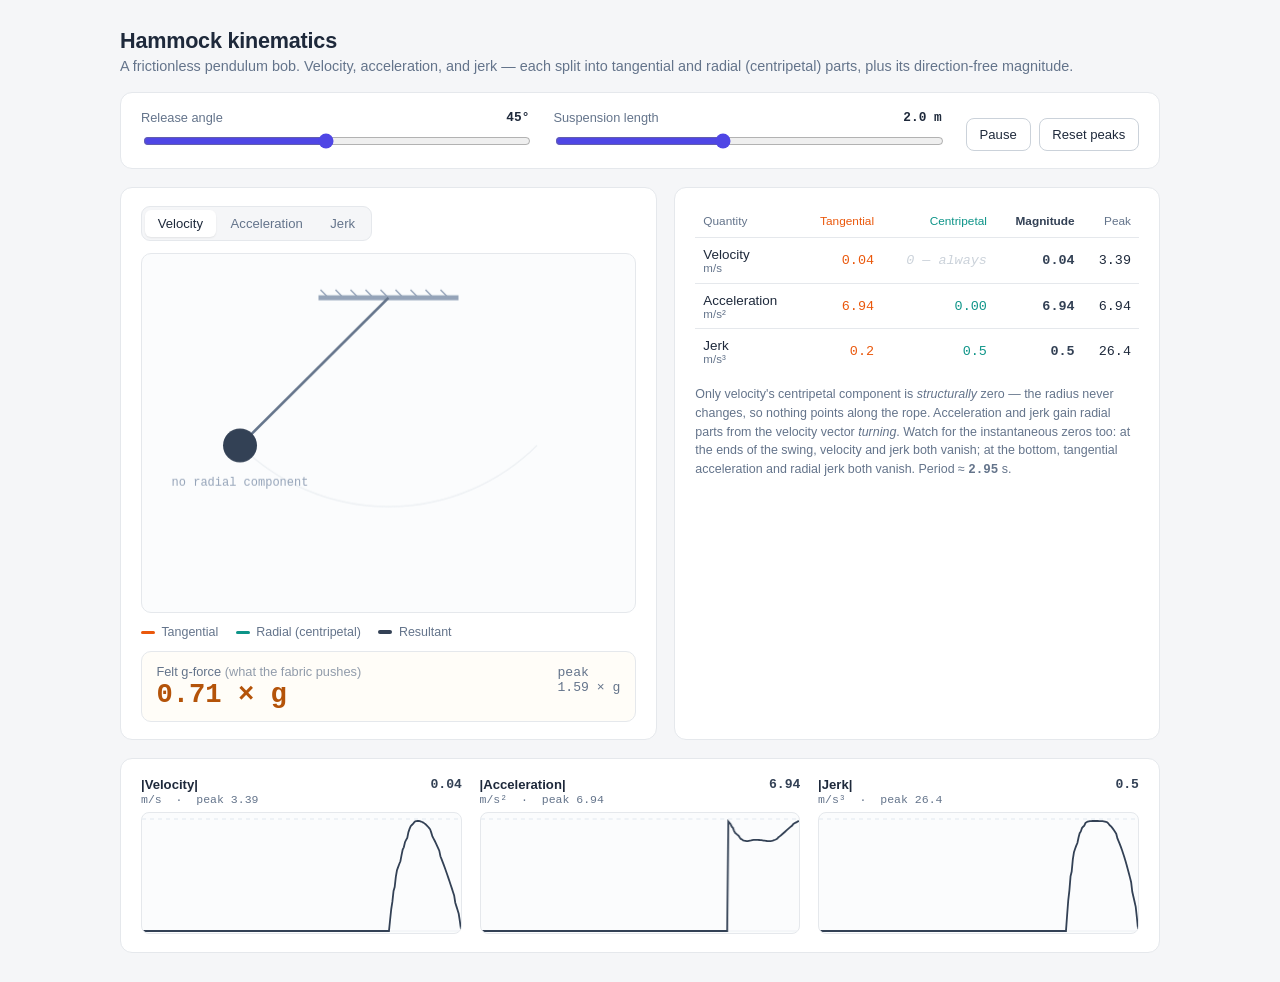
==== hammock_acceleration_simulator.html @ 03f3553a "initial" ====
<!DOCTYPE html>
<html lang="en">

<head>
  <meta charset="UTF-8">
  <meta name="viewport" content="width=device-width, initial-scale=1.0">
  <title>Hammock kinematics — velocity, acceleration, jerk</title>
  <link href=hammock_acceleration_simulator.css rel=stylesheet />
</head>

<body>
  <div class="wrap">
    <header>
      <h1>Hammock kinematics</h1>
      <p>A frictionless pendulum bob. Velocity, acceleration, and jerk — each split into tangential and radial
        (centripetal) parts, plus its direction-free magnitude.</p>
    </header>

    <div class="panel controls">
      <div class="ctl">
        <label>Release angle <b><span id="angReadout">45</span>&deg;</b></label>
        <input type="range" id="angle" min="5" max="90" value="45" step="1">
      </div>
      <div class="ctl">
        <label>Suspension length <b><span id="lenReadout">2.0</span> m</b></label>
        <input type="range" id="length" min="0.5" max="4" value="2" step="0.1">
      </div>
      <div class="btns">
        <button id="playBtn">Pause</button>
        <button id="resetBtn">Reset peaks</button>
      </div>
    </div>

    <div class="main">
      <!-- LEFT: stage -->
      <div class="panel stage">
        <div class="seg" id="modeSeg">
          <button data-mode="v" class="on">Velocity</button>
          <button data-mode="a">Acceleration</button>
          <button data-mode="j">Jerk</button>
        </div>
        <canvas id="stage" class="stagecanvas"></canvas>
        <div class="legend">
          <span><i class="swatch" style="background:var(--tan)"></i>Tangential</span>
          <span><i class="swatch" style="background:var(--cen)"></i>Radial (centripetal)</span>
          <span><i class="swatch" style="background:var(--res);height:4px"></i>Resultant</span>
        </div>
        <div class="gwrap">
          <div>
            <div class="lab">Felt g-force <span style="opacity:.7">(what the fabric pushes)</span></div>
            <div class="big"><span id="gNow">1.00</span> &times; g</div>
          </div>
          <div class="pk">peak<br><span id="gPk">1.00</span> &times; g</div>
        </div>
      </div>

      <!-- RIGHT: decomposition -->
      <div class="panel">
        <table>
          <thead>
            <tr>
              <th>Quantity</th>
              <th class="c-tan">Tangential</th>
              <th class="c-cen">Centripetal</th>
              <th class="c-res">Magnitude</th>
              <th>Peak</th>
            </tr>
          </thead>
          <tbody>
            <tr>
              <td class="q">Velocity<small>m/s</small></td>
              <td class="c-tan" id="v_t">0.00</td>
              <td class="zero" id="v_c">0 &mdash; always</td>
              <td class="c-res" id="v_m">0.00</td>
              <td id="v_p">0.00</td>
            </tr>
            <tr>
              <td class="q">Acceleration<small>m/s&sup2;</small></td>
              <td class="c-tan" id="a_t">0.00</td>
              <td class="c-cen" id="a_c">0.00</td>
              <td class="c-res" id="a_m">0.00</td>
              <td id="a_p">0.00</td>
            </tr>
            <tr>
              <td class="q">Jerk<small>m/s&sup3;</small></td>
              <td class="c-tan" id="j_t">0.0</td>
              <td class="c-cen" id="j_c">0.0</td>
              <td class="c-res" id="j_m">0.0</td>
              <td id="j_p">0.0</td>
            </tr>
          </tbody>
        </table>
        <p class="note">Only velocity's centripetal component is <em>structurally</em> zero — the radius never changes,
          so nothing points along the rope. Acceleration and jerk gain radial parts from the velocity vector
          <em>turning</em>. Watch for the instantaneous zeros too: at the ends of the swing, velocity and jerk both
          vanish; at the bottom, tangential acceleration and radial jerk both vanish. Period ≈ <b id="period"
            style="font-family:var(--mono)">—</b> s.
        </p>
      </div>
    </div>

    <!-- TRACES -->
    <div class="panel traces">
      <div class="trace">
        <h3>|Velocity|<span class="v c-res" id="tv">0.00</span></h3>
        <div class="sub">m/s &nbsp;·&nbsp; peak <span id="tvp">0.00</span></div>
        <canvas id="cv" height="120"></canvas>
      </div>
      <div class="trace">
        <h3>|Acceleration|<span class="v c-res" id="ta">0.00</span></h3>
        <div class="sub">m/s&sup2; &nbsp;·&nbsp; peak <span id="tap">0.00</span></div>
        <canvas id="ca" height="120"></canvas>
      </div>
      <div class="trace">
        <h3>|Jerk|<span class="v c-res" id="tj">0.0</span></h3>
        <div class="sub">m/s&sup3; &nbsp;·&nbsp; peak <span id="tjp">0.0</span></div>
        <canvas id="cj" height="120"></canvas>
      </div>
    </div>
  </div>

  <script src="hammock_acceleration_simulator.js"></script>
</body>

</html>
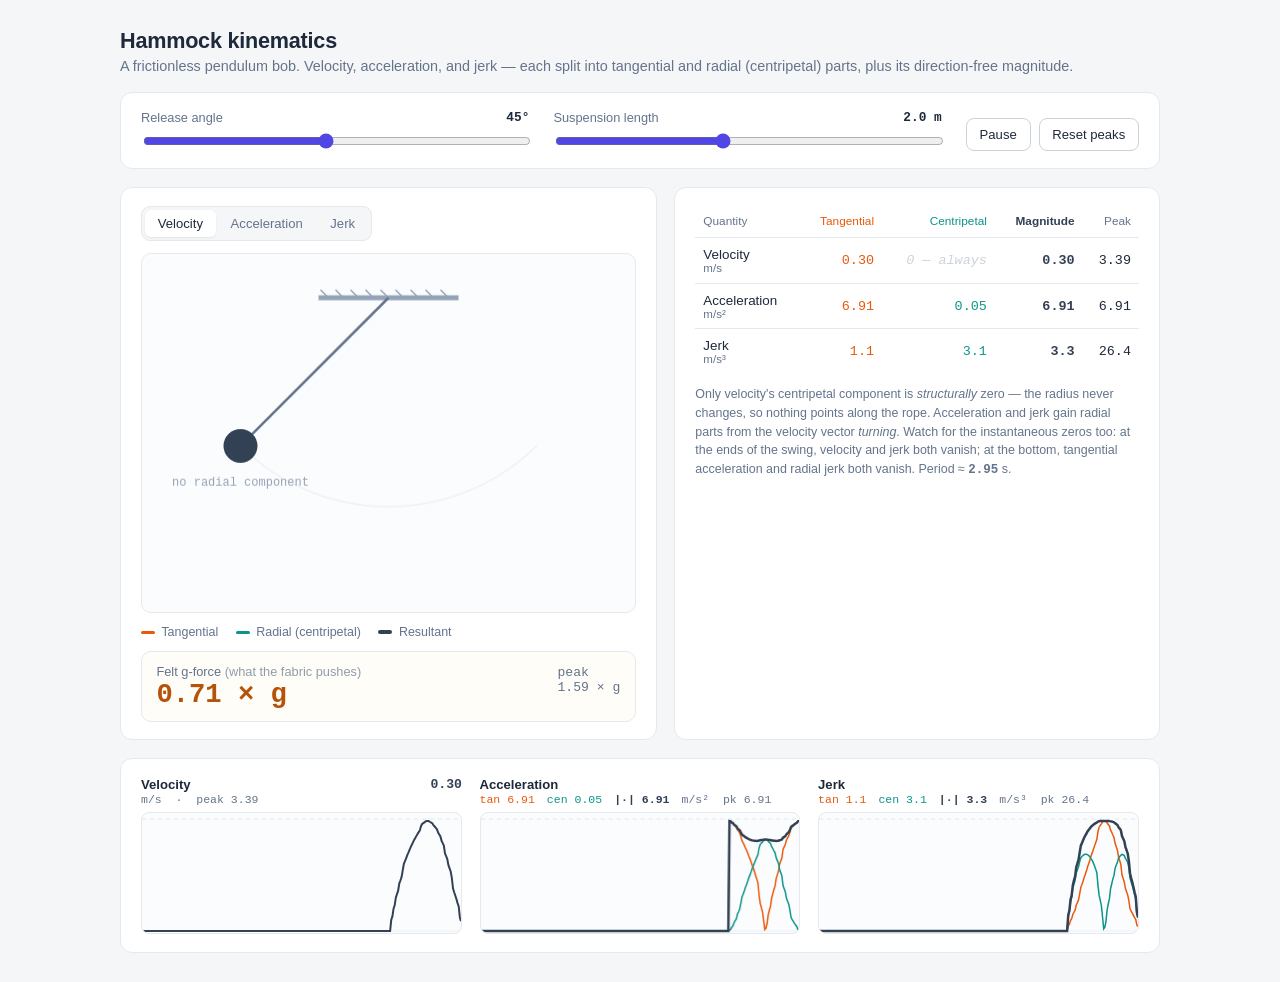
==== commit 2f9540b7: "improved graphs" ====
--- a/hammock_acceleration_simulator.html
+++ b/hammock_acceleration_simulator.html
@@ -102,18 +102,28 @@
     <!-- TRACES -->
     <div class="panel traces">
       <div class="trace">
-        <h3>|Velocity|<span class="v c-res" id="tv">0.00</span></h3>
+        <h3>Velocity <span class="v c-res" id="tv">0.00</span></h3>
         <div class="sub">m/s &nbsp;·&nbsp; peak <span id="tvp">0.00</span></div>
         <canvas id="cv" height="120"></canvas>
       </div>
       <div class="trace">
-        <h3>|Acceleration|<span class="v c-res" id="ta">0.00</span></h3>
-        <div class="sub">m/s&sup2; &nbsp;·&nbsp; peak <span id="tap">0.00</span></div>
+        <h3>Acceleration</h3>
+        <div class="sub trace-vals">
+          <span class="c-tan">tan <span id="ta_t">0.00</span></span>
+          <span class="c-cen">cen <span id="ta_c">0.00</span></span>
+          <span class="c-res">|&middot;| <span id="ta_m">0.00</span></span>
+          <span>m/s&sup2; &nbsp;pk <span id="tap">0.00</span></span>
+        </div>
         <canvas id="ca" height="120"></canvas>
       </div>
       <div class="trace">
-        <h3>|Jerk|<span class="v c-res" id="tj">0.0</span></h3>
-        <div class="sub">m/s&sup3; &nbsp;·&nbsp; peak <span id="tjp">0.0</span></div>
+        <h3>Jerk</h3>
+        <div class="sub trace-vals">
+          <span class="c-tan">tan <span id="tj_t">0.0</span></span>
+          <span class="c-cen">cen <span id="tj_c">0.0</span></span>
+          <span class="c-res">|&middot;| <span id="tj_m">0.0</span></span>
+          <span>m/s&sup3; &nbsp;pk <span id="tjp">0.0</span></span>
+        </div>
         <canvas id="cj" height="120"></canvas>
       </div>
     </div>
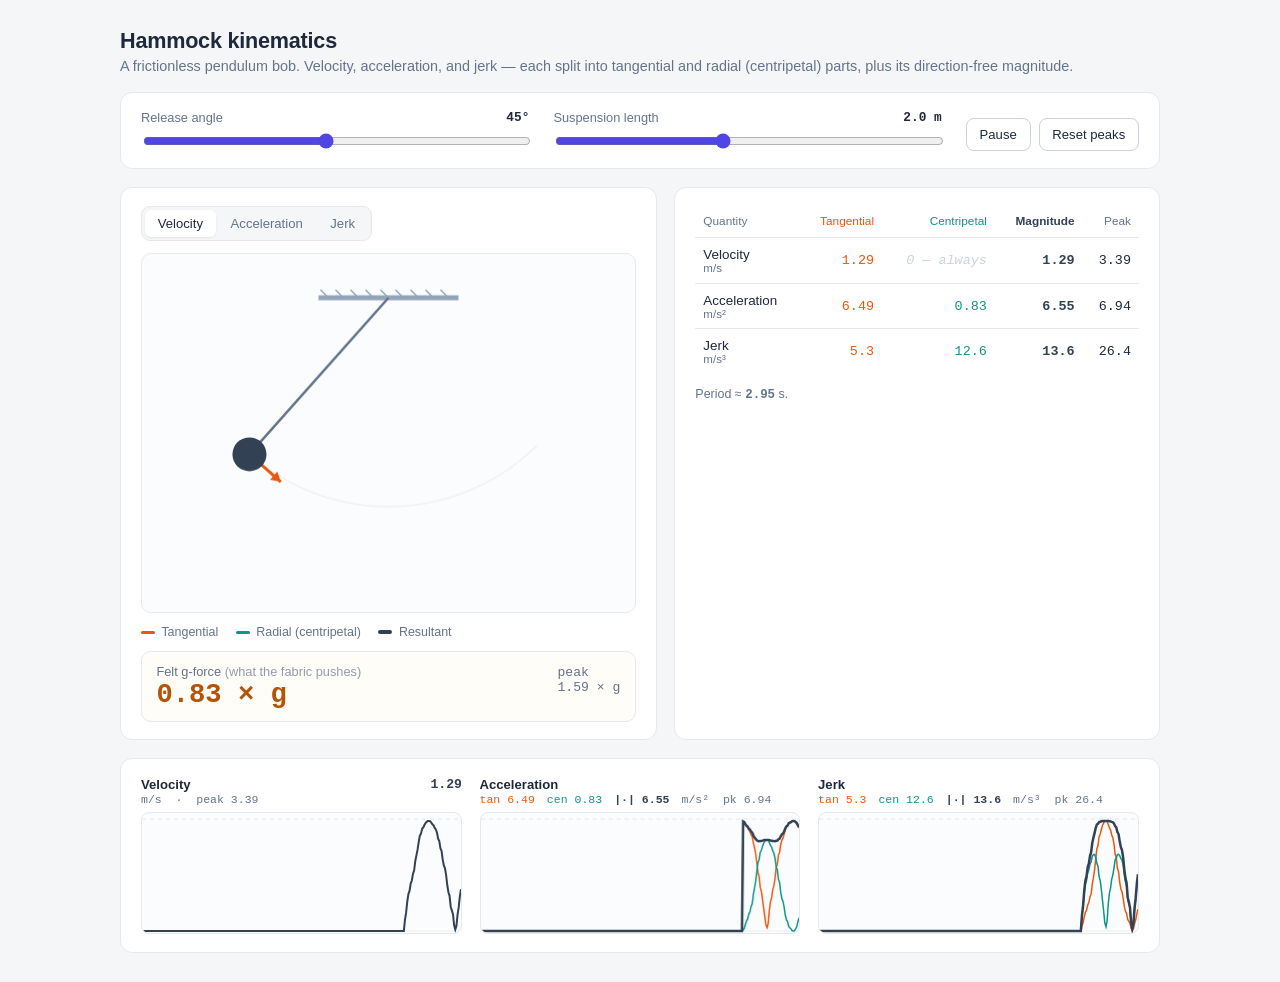
==== commit 6ab3e9dc: "remove extraneous" ====
--- a/hammock_acceleration_simulator.html
+++ b/hammock_acceleration_simulator.html
@@ -90,12 +90,7 @@
             </tr>
           </tbody>
         </table>
-        <p class="note">Only velocity's centripetal component is <em>structurally</em> zero — the radius never changes,
-          so nothing points along the rope. Acceleration and jerk gain radial parts from the velocity vector
-          <em>turning</em>. Watch for the instantaneous zeros too: at the ends of the swing, velocity and jerk both
-          vanish; at the bottom, tangential acceleration and radial jerk both vanish. Period ≈ <b id="period"
-            style="font-family:var(--mono)">—</b> s.
-        </p>
+        <p class="note">Period ≈ <b id="period" style="font-family:var(--mono)">—</b> s.</p>
       </div>
     </div>
 
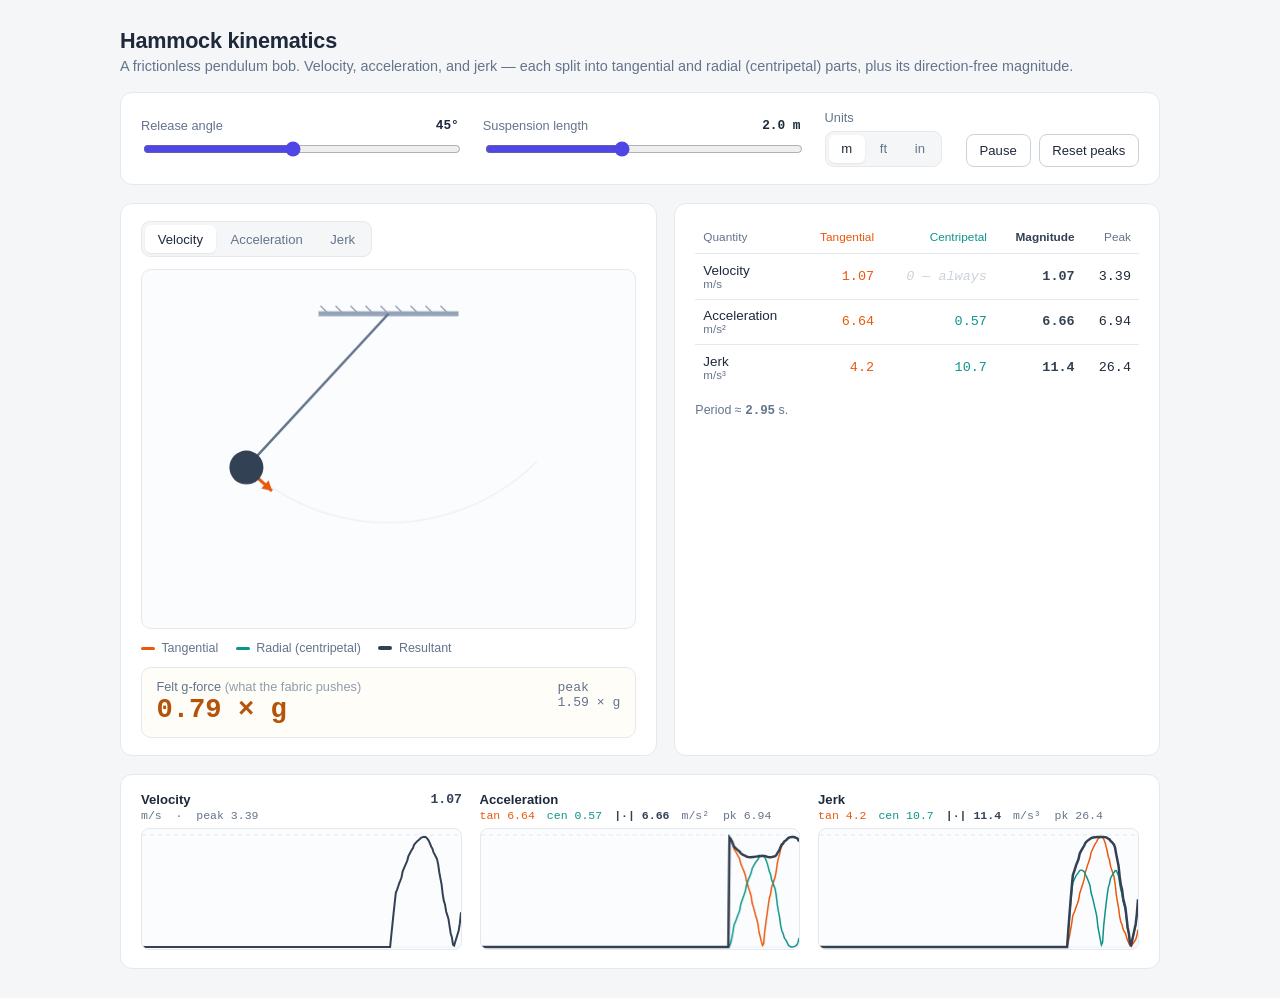
==== commit 8c09f34b: "option to switch to feet or inches" ====
--- a/hammock_acceleration_simulator.html
+++ b/hammock_acceleration_simulator.html
@@ -22,8 +22,16 @@
         <input type="range" id="angle" min="5" max="90" value="45" step="1">
       </div>
       <div class="ctl">
-        <label>Suspension length <b><span id="lenReadout">2.0</span> m</b></label>
+        <label>Suspension length <b><span id="lenReadout">2.0</span> <span id="u_len">m</span></b></label>
         <input type="range" id="length" min="0.5" max="4" value="2" step="0.1">
+      </div>
+      <div class="ctl unit-ctl">
+        <label>Units</label>
+        <div class="seg" id="unitSeg">
+          <button data-unit="m" class="on">m</button>
+          <button data-unit="ft">ft</button>
+          <button data-unit="in">in</button>
+        </div>
       </div>
       <div class="btns">
         <button id="playBtn">Pause</button>
@@ -68,21 +76,21 @@
           </thead>
           <tbody>
             <tr>
-              <td class="q">Velocity<small>m/s</small></td>
+              <td class="q">Velocity<small id="u_v">m/s</small></td>
               <td class="c-tan" id="v_t">0.00</td>
               <td class="zero" id="v_c">0 &mdash; always</td>
               <td class="c-res" id="v_m">0.00</td>
               <td id="v_p">0.00</td>
             </tr>
             <tr>
-              <td class="q">Acceleration<small>m/s&sup2;</small></td>
+              <td class="q">Acceleration<small id="u_a">m/s²</small></td>
               <td class="c-tan" id="a_t">0.00</td>
               <td class="c-cen" id="a_c">0.00</td>
               <td class="c-res" id="a_m">0.00</td>
               <td id="a_p">0.00</td>
             </tr>
             <tr>
-              <td class="q">Jerk<small>m/s&sup3;</small></td>
+              <td class="q">Jerk<small id="u_j">m/s³</small></td>
               <td class="c-tan" id="j_t">0.0</td>
               <td class="c-cen" id="j_c">0.0</td>
               <td class="c-res" id="j_m">0.0</td>
@@ -98,7 +106,7 @@
     <div class="panel traces">
       <div class="trace">
         <h3>Velocity <span class="v c-res" id="tv">0.00</span></h3>
-        <div class="sub">m/s &nbsp;·&nbsp; peak <span id="tvp">0.00</span></div>
+        <div class="sub"><span id="u_tv">m/s</span> &nbsp;·&nbsp; peak <span id="tvp">0.00</span></div>
         <canvas id="cv" height="120"></canvas>
       </div>
       <div class="trace">
@@ -107,7 +115,7 @@
           <span class="c-tan">tan <span id="ta_t">0.00</span></span>
           <span class="c-cen">cen <span id="ta_c">0.00</span></span>
           <span class="c-res">|&middot;| <span id="ta_m">0.00</span></span>
-          <span>m/s&sup2; &nbsp;pk <span id="tap">0.00</span></span>
+          <span><span id="u_ta">m/s²</span> &nbsp;pk <span id="tap">0.00</span></span>
         </div>
         <canvas id="ca" height="120"></canvas>
       </div>
@@ -117,7 +125,7 @@
           <span class="c-tan">tan <span id="tj_t">0.0</span></span>
           <span class="c-cen">cen <span id="tj_c">0.0</span></span>
           <span class="c-res">|&middot;| <span id="tj_m">0.0</span></span>
-          <span>m/s&sup3; &nbsp;pk <span id="tjp">0.0</span></span>
+          <span><span id="u_tj">m/s³</span> &nbsp;pk <span id="tjp">0.0</span></span>
         </div>
         <canvas id="cj" height="120"></canvas>
       </div>
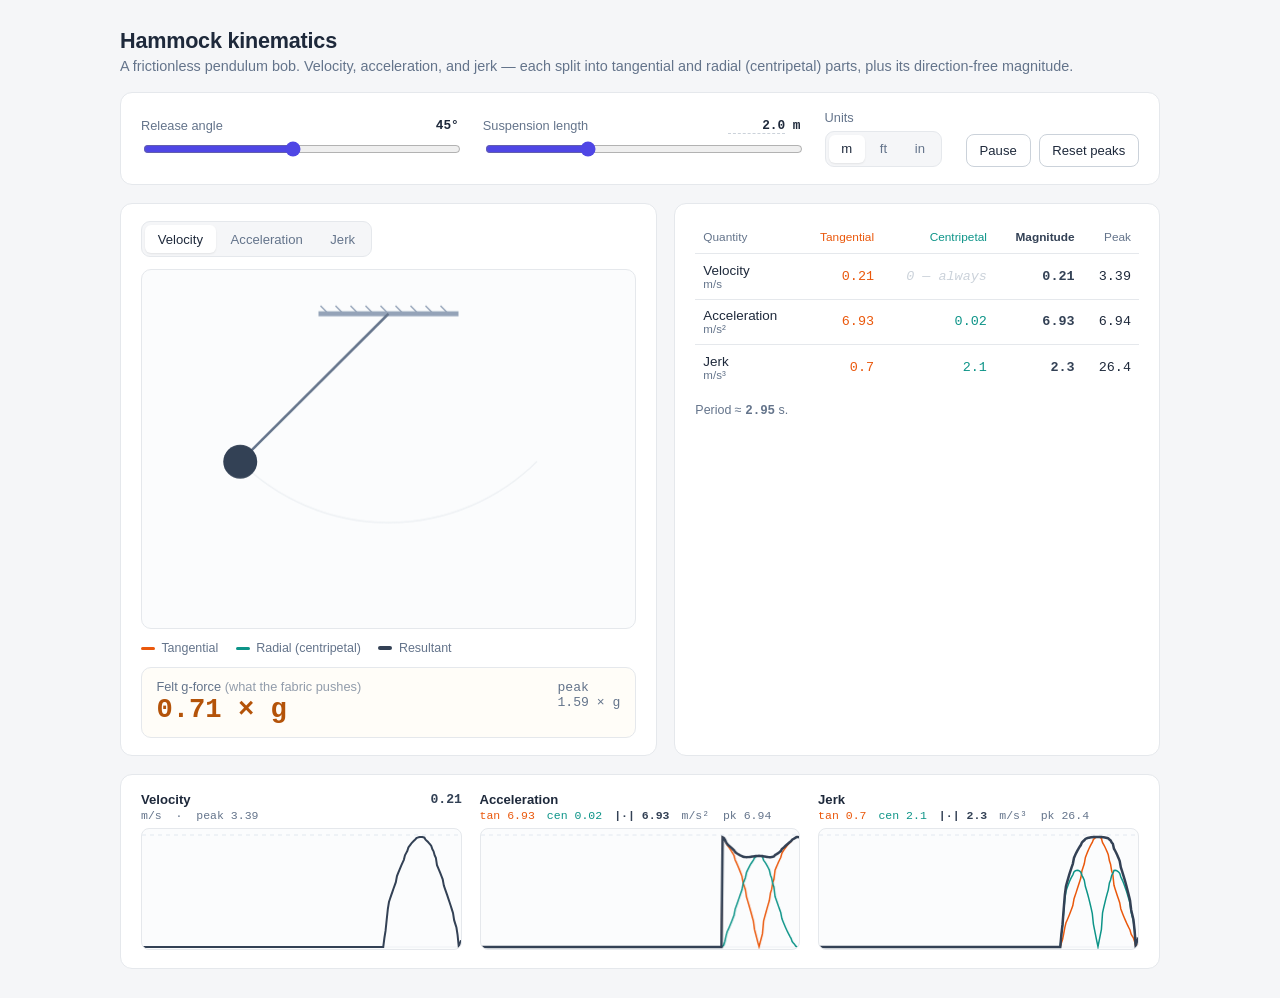
==== commit 20071ab0: "suspension length, increase max; log scale" ====
--- a/hammock_acceleration_simulator.html
+++ b/hammock_acceleration_simulator.html
@@ -22,8 +22,8 @@
         <input type="range" id="angle" min="5" max="90" value="45" step="1">
       </div>
       <div class="ctl">
-        <label>Suspension length <b><span id="lenReadout">2.0</span> <span id="u_len">m</span></b></label>
-        <input type="range" id="length" min="0.5" max="4" value="2" step="0.1">
+        <label>Suspension length <b><input type="number" id="lenInput" value="2.0" step="0.1"> <span id="u_len">m</span></b></label>
+        <input type="range" id="length" min="0" max="1000" value="316" step="1">
       </div>
       <div class="ctl unit-ctl">
         <label>Units</label>
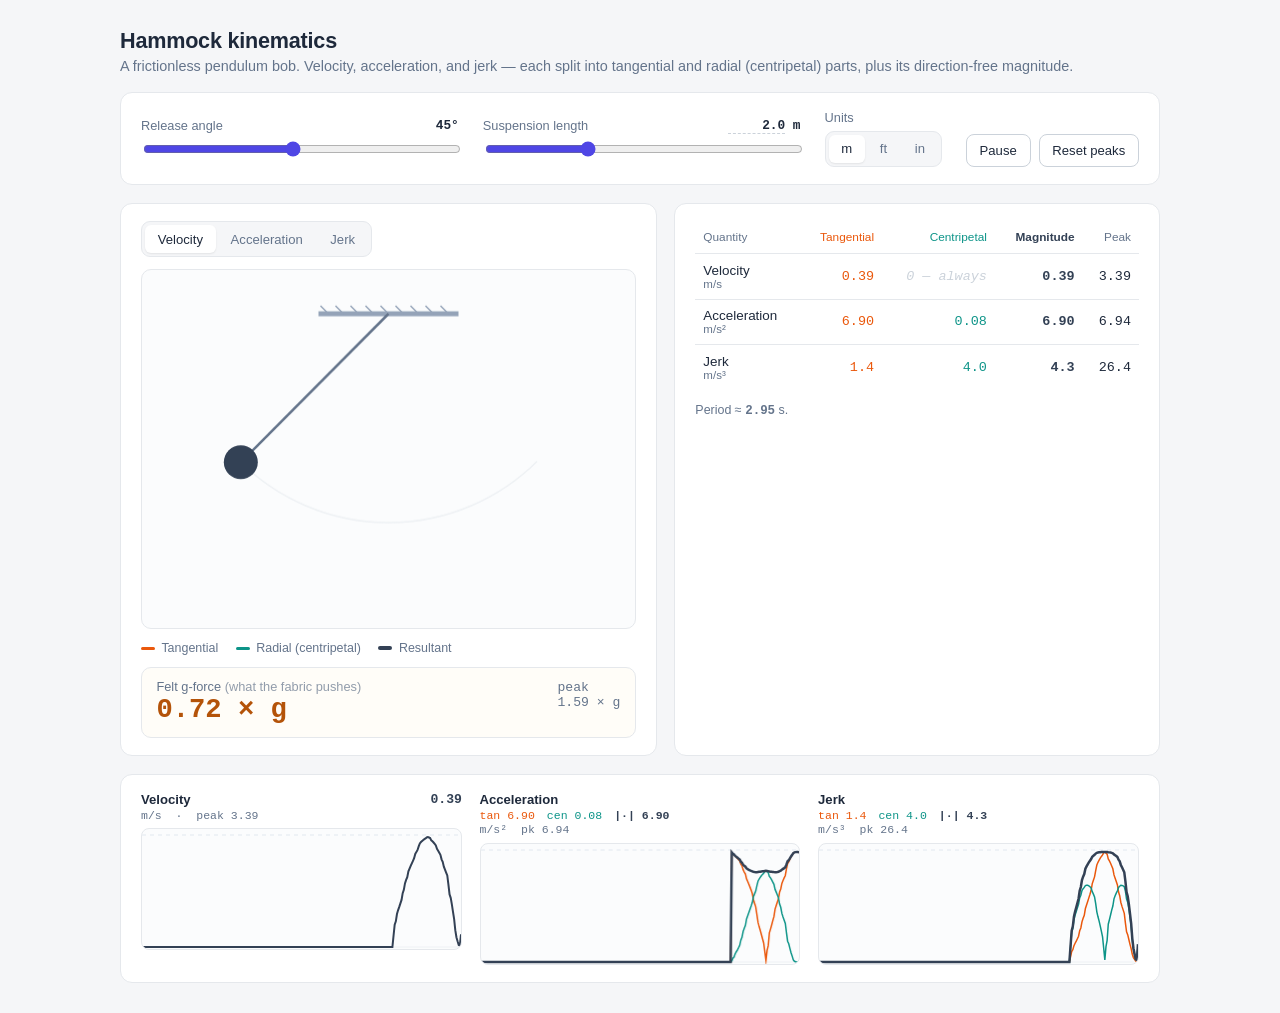
==== commit 4364040c: "#s above graph, always wrap to two lines; fix arrowheads" ====
--- a/hammock_acceleration_simulator.html
+++ b/hammock_acceleration_simulator.html
@@ -112,20 +112,24 @@
       <div class="trace">
         <h3>Acceleration</h3>
         <div class="sub trace-vals">
-          <span class="c-tan">tan <span id="ta_t">0.00</span></span>
-          <span class="c-cen">cen <span id="ta_c">0.00</span></span>
-          <span class="c-res">|&middot;| <span id="ta_m">0.00</span></span>
-          <span><span id="u_ta">m/s²</span> &nbsp;pk <span id="tap">0.00</span></span>
+          <div class="trace-comps">
+            <span class="c-tan">tan <span id="ta_t">0.00</span></span>
+            <span class="c-cen">cen <span id="ta_c">0.00</span></span>
+            <span class="c-res">|&middot;| <span id="ta_m">0.00</span></span>
+          </div>
+          <div><span id="u_ta">m/s²</span> &nbsp;pk <span id="tap">0.00</span></div>
         </div>
         <canvas id="ca" height="120"></canvas>
       </div>
       <div class="trace">
         <h3>Jerk</h3>
         <div class="sub trace-vals">
-          <span class="c-tan">tan <span id="tj_t">0.0</span></span>
-          <span class="c-cen">cen <span id="tj_c">0.0</span></span>
-          <span class="c-res">|&middot;| <span id="tj_m">0.0</span></span>
-          <span><span id="u_tj">m/s³</span> &nbsp;pk <span id="tjp">0.0</span></span>
+          <div class="trace-comps">
+            <span class="c-tan">tan <span id="tj_t">0.0</span></span>
+            <span class="c-cen">cen <span id="tj_c">0.0</span></span>
+            <span class="c-res">|&middot;| <span id="tj_m">0.0</span></span>
+          </div>
+          <div><span id="u_tj">m/s³</span> &nbsp;pk <span id="tjp">0.0</span></div>
         </div>
         <canvas id="cj" height="120"></canvas>
       </div>
